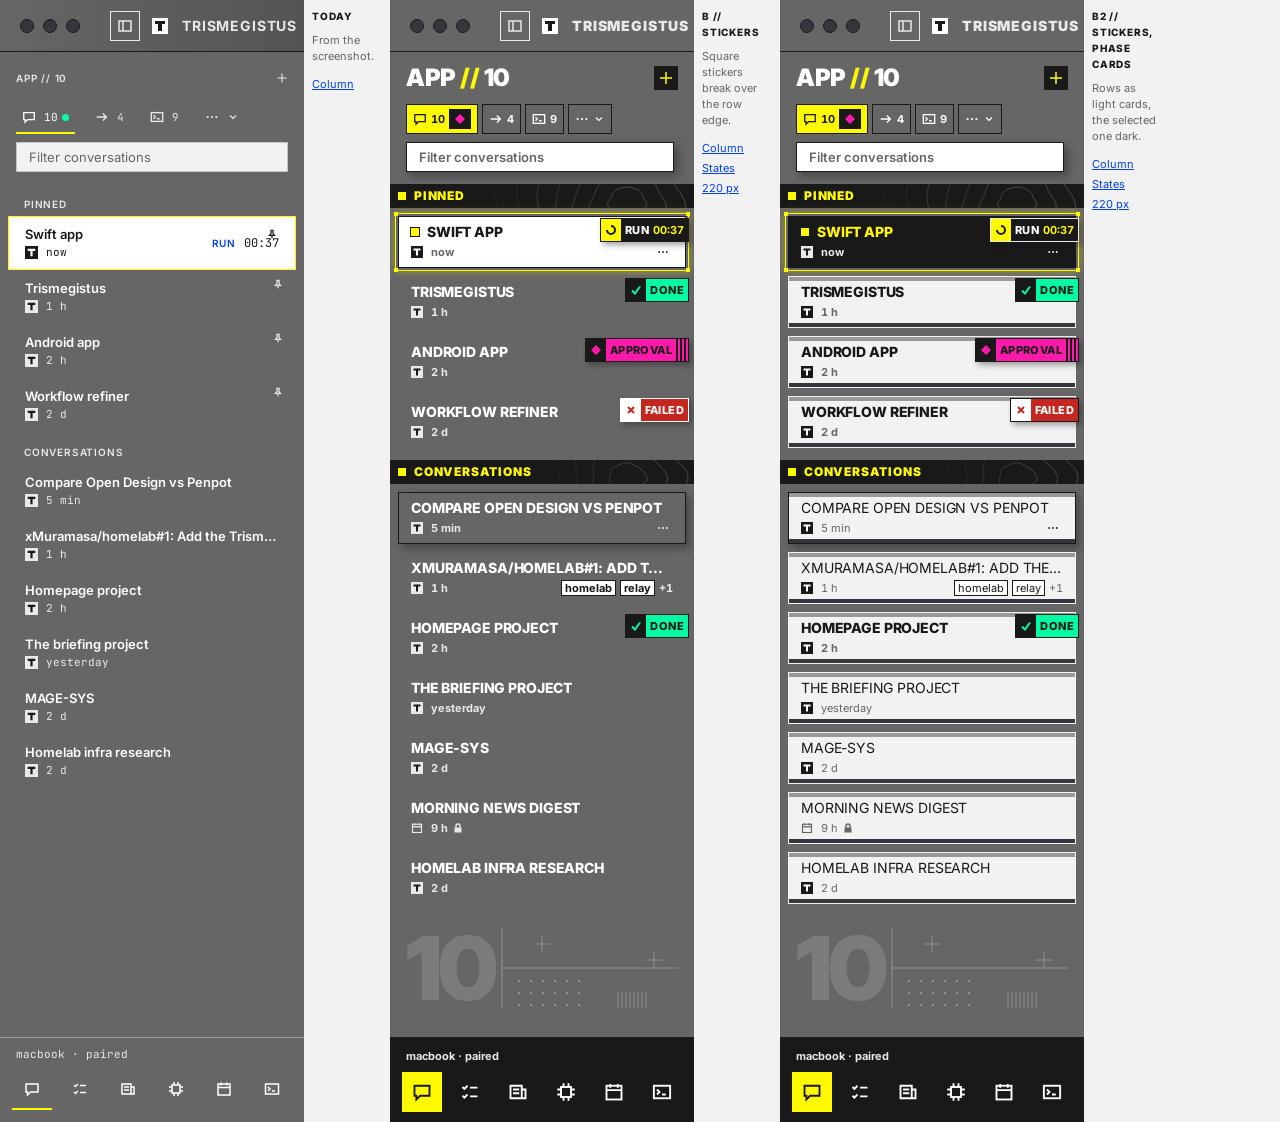
==== design/opendesign/12-sidebar-b2/index.html @ 23526f81 "Design: the B2 sidebar (OpenDesign prototype, renders, Martin's reference); Inter 4.1 ExtraBold and " ====
<!doctype html>
<html lang="en">
<head>
<meta charset="utf-8">
<meta name="viewport" content="width=device-width, initial-scale=1">
<title>Trismegistus: sidebar row lab</title>
<link rel="preconnect" href="https://fonts.googleapis.com">
<link rel="preconnect" href="https://fonts.gstatic.com" crossorigin>
<link href="https://fonts.googleapis.com/css2?family=Inter:wght@400;600;700;800;900&family=JetBrains+Mono:wght@400;700&display=swap" rel="stylesheet">
<style>
/* OD-LAYOUT-PRIMITIVES v1 — structure only: display, flex/grid, overflow, wrapping, ratio, geometry.
   Put this @layer first; product CSS outside the layer wins ordinary layout rules.
   Native hidden and closed-dialog states take precedence over component display rules. */
@layer od-layout {
  [hidden]:not([hidden="until-found" i]) { display: none !important; }
  dialog:not([open]) { display: none !important; }

  :where(.od-stack,.od-row,.od-row-top,.od-cluster,.od-grid,.od-field,.od-stat,.od-cell,.od-tile) > :where(*) { min-width: 0; }

  .od-row     { display: flex; align-items: center; gap: var(--od-gap, 8px); }
  .od-fill    { flex: 1 1 0; min-width: 0; }
  .od-fixed   { flex: none; }

  /* functional inline SVG icons opt into bounded geometry; content SVGs keep their own */
  .od-icon { display: inline-block; inline-size: var(--od-icon-size, 1em); block-size: var(--od-icon-size, 1em); flex: none; }

  /* data text only — authored copy is rewritten to its budget instead */
  .od-truncate { display: block; max-width: 100%; overflow: hidden; white-space: nowrap; text-overflow: ellipsis; }
  .od-nowrap  { white-space: nowrap; }
}
:root [hidden]:where(:not([hidden="until-found" i])) { display: none; }
/* /OD-LAYOUT-PRIMITIVES v1 */

:root {
  /* tokens from the brief: nothing outside this list */
  --paper:#F2F2F2; --raised:#FFFFFF; --sunken:#E5E5E5; --rule:#D9D9D9; --ink:#191919;
  --dark-panel:#35373C; --secondary:#666666; --muted:#999999; --yellow:#FFFA00; --blue:#0040E8;
  --green:#00FFA2; --magenta:#FF1AAC; --red:#E5332A; --terminal-green:#00875A; --terminal-red:#C4271F;
  --on-steel:#E9E9E9; --accent-cyan:#1FE5E0;
  --sidebar:var(--secondary);
  --ui:"Inter",-apple-system,BlinkMacSystemFont,"Helvetica Neue",sans-serif;
  --mono:"JetBrains Mono",ui-monospace,SFMono-Regular,Menlo,monospace;
  --row:52px; --row-gap:2px;
}
* { box-sizing:border-box; }
html, body { margin:0; background:var(--paper); color:var(--ink); }
body { font:400 13px/16px var(--ui); -webkit-font-smoothing:antialiased; }
button, input { font:inherit; color:inherit; }

/* type roles */
.t-label { font:600 10px/16px var(--ui); letter-spacing:.8px; text-transform:uppercase; }
.t-mono { font:400 12px/16px var(--mono); }
.t-monos { font:400 11px/16px var(--mono); }
.t-caption { font:400 11px/16px var(--ui); }

/* routes */
#app[data-view="all"] { display:grid; grid-template-columns:repeat(3,304px 86px); width:1170px; height:1122px; overflow:hidden; }
.gutter { padding:8px; display:grid; gap:4px; align-content:start; }
.gutter strong { display:block; margin-bottom:4px; }
.gutter p { margin:0 0 8px; color:var(--secondary); }
.gutter a { display:block; color:var(--blue); text-decoration:underline; }
.gutter a:focus-visible { outline:1px solid var(--ink); outline-offset:1px; }

/* column shell */
.col { display:flex; flex-direction:column; width:304px; height:1122px; background:var(--sidebar); color:#fff; overflow:hidden; position:relative; }
.col.narrow { width:220px; }
.bar { flex:none; height:52px; border-bottom:1px solid var(--ink); position:relative; }
.col.today .bar { background:linear-gradient(90deg,#666666,#535456); }
.light { position:absolute; top:19px; width:14px; height:14px; border-radius:50%; background:var(--dark-panel); border:1px solid var(--ink); }
.toggle { position:absolute; left:110px; top:11px; width:30px; height:30px; border:1px solid var(--on-steel); display:grid; place-items:center; color:var(--on-steel); --od-icon-size:16px; }
.logo { position:absolute; left:152px; top:18px; --od-icon-size:16px; }
.word { position:absolute; left:182px; top:17px; font:700 14px/18px var(--ui); letter-spacing:.06em; color:var(--on-steel); }
.narrow .word { display:none; }

.head { flex:none; height:52px; padding:0 16px; display:flex; align-items:center; justify-content:space-between; color:var(--on-steel); }
.head .od-icon { --od-icon-size:12px; }
.tabs { flex:none; height:30px; margin:0 16px; display:flex; gap:12px; color:var(--on-steel); }
.col.today .tabs { gap:14px; }
.tab { display:flex; align-items:center; gap:8px; padding:0 4px 2px; border-bottom:2px solid transparent; --od-icon-size:14px; }
.col.today .tab { padding-inline:6px; }
.tab.on { border-bottom-color:var(--yellow); color:#fff; }
.tab .od-icon.chev { --od-icon-size:12px; }
.slot { display:flex; margin-left:-4px; }
.tab-dot { width:7px; height:7px; border-radius:50%; background:var(--green); flex:none; }
.filter { flex:none; display:block; margin:8px 16px 0; height:30px; width:calc(100% - 32px); padding:0 12px; background:var(--paper); border:1px solid var(--rule); color:var(--ink); border-radius:0; appearance:none; font:400 13px/16px var(--ui); }
.col.today .filter { border-color:#C8C8C0; }
.filter::placeholder { color:var(--secondary); opacity:1; }
.filter:focus-visible { outline:1px solid var(--yellow); outline-offset:0; }
.list { flex:1 1 0; min-height:0; overflow-y:auto; scrollbar-width:none; padding-top:12px; }
.list::-webkit-scrollbar { display:none; }
.sec { height:32px; padding:12px 24px 4px; color:var(--on-steel); }
.empty { margin:0; padding:8px 24px; color:var(--on-steel); }
.foot { flex:none; height:85px; border-top:1px solid var(--muted); padding:8px 12px 0; }
.foot .who { padding:0 4px; color:var(--on-steel); height:16px; }
.icons { display:flex; justify-content:space-between; margin-top:8px; color:#fff; }
.icons .i { width:40px; height:40px; display:grid; place-items:center; border-bottom:2px solid transparent; --od-icon-size:16px; }
.narrow .icons .i { width:32px; }
.icons .i.on { border-bottom-color:var(--yellow); }

/* TODAY reproduction: measured from the screenshot, not on the proposal spacing scale */
.trow { position:relative; height:54px; margin:0 8px; padding:10px 17px 0; }
.trow.sel { background:var(--raised); border:1px solid var(--yellow); padding:9px 16px 0; color:var(--ink); }
.trow .tl { font:600 13px/16px var(--ui); }
.trow .tm { display:flex; align-items:center; gap:8px; margin-top:2px; height:16px; color:var(--on-steel); --src-bg:var(--on-steel); --src-fg:var(--ink); }
.trow.sel .tm { color:var(--ink); --src-bg:var(--ink); --src-fg:#fff; }
.trow .pin { position:absolute; right:13px; top:9px; color:var(--on-steel); --od-icon-size:10px; }
.trow.sel .pin { right:18px; top:12px; color:var(--ink); }
.trun { position:absolute; right:16px; top:50%; transform:translateY(-50%); display:flex; gap:8px; }
.trun .t-label { color:var(--blue); }

/* row: three grounds. Every mark colour is resolved here so a glyph never decides its own ground */
.col, .key, .row {
  --t:#FFFFFF; --m:var(--on-steel); --g:var(--sidebar); --hl:var(--on-steel);
  --src-bg:var(--on-steel); --src-fg:var(--ink);
  --run:var(--accent-cyan); --done:var(--green);
  --approval:var(--magenta); --approval-edge:#FFFFFF;
  --fail:var(--red); --fail-edge:#FFFFFF; --fail-chip-edge:#FFFFFF;
}
.row {
  height:var(--row); margin:0 8px var(--row-gap); border:1px solid transparent; color:var(--t); cursor:pointer;
}
.row.g-card, .row.g-pop {
  --t:var(--ink); --m:var(--secondary); --g:var(--raised);
  --src-bg:var(--ink); --src-fg:#FFFFFF;
  --run:var(--blue); --done:var(--terminal-green);
  --approval-edge:var(--ink);
  --fail:var(--terminal-red); --fail-edge:transparent; --fail-chip-edge:transparent;
  background:var(--raised);
}
.row.g-card { border-color:var(--yellow); }
.row.g-pop { --hl:var(--rule); margin:0 0 var(--row-gap); }
.row.g-pop.is-sel { border-color:var(--ink); }
.row.is-hover:not(.g-card):not(.is-sel) { border-color:var(--hl); }
@media (hover:hover) { .row:hover:not(.g-card):not(.is-sel) { border-color:var(--hl); } }
.row.spec { cursor:default; }
.row:has(.open:focus-visible), .row:has(.more:focus-visible) { outline:1px solid var(--t); outline-offset:-3px; }

.body { display:grid; gap:4px; min-width:0; }
.l1, .l2 { display:flex; align-items:center; height:16px; min-width:0; gap:8px; }
.ttl { flex:1 1 0; min-width:0; font:600 13px/16px var(--ui); }
.open { all:unset; display:block; flex:1 1 0; min-width:0; overflow:hidden; white-space:nowrap; text-overflow:ellipsis; font:600 13px/16px var(--ui); cursor:pointer; color:var(--t); }
.rename { flex:1 1 0; min-width:0; height:16px; padding:0; border:0; outline:1px solid var(--ink); background:var(--raised); color:var(--ink); font:600 13px/16px var(--ui); }
.meta { flex:1 1 0; min-width:0; display:flex; align-items:center; gap:4px; color:var(--m); white-space:nowrap; overflow:hidden; }
.meta .src { margin-right:4px; --od-icon-size:12px; color:var(--m); }
.meta .glyph { --od-icon-size:12px; }
.tags { flex:none; display:flex; align-items:center; gap:4px; color:var(--m); }
.tag { padding:0 4px; height:16px; background:var(--sunken); color:var(--ink); }
.more { display:none; flex:none; width:20px; height:16px; padding:0; border:0; background:none; color:var(--t); place-items:center; cursor:pointer; --od-icon-size:12px; }
.row.is-hover .more, .row.is-sel .more, .row:focus-within .more { display:inline-grid; }
@media (hover:hover) {
  .row:hover .more { display:inline-grid; }
  button.more:hover { background:var(--t); color:var(--g); }
}
.mark { --od-icon-size:12px; }
.spin { animation:spin 1600ms linear infinite; transform-origin:6px 6px; }
@keyframes spin { to { transform:rotate(360deg); } }
@media (prefers-reduced-motion:reduce) { .spin { animation:none; } }

/* B: right column */
.vb .row { display:block; padding:7px 15px; }
.chip { flex:none; display:inline-flex; align-items:center; gap:4px; height:16px; padding:0 4px; --od-icon-size:10px; }
.chip .mark { --od-icon-size:10px; }
.chip-approval { background:var(--magenta); color:var(--ink); outline:1px solid var(--approval-edge); outline-offset:-1px; --approval:var(--ink); }
.chip-approval .mark path { stroke:none; }
.chip-running { background:var(--ink); color:#FFFFFF; --run:var(--yellow); }
.chip-running .t-monos { color:var(--yellow); }
.chip-failed { background:var(--terminal-red); color:#FFFFFF; outline:1px solid var(--fail-chip-edge); outline-offset:-1px; --fail:#FFFFFF; --fail-edge:transparent; }
.chip-done { outline:1px solid var(--t); outline-offset:-1px; color:var(--t); --done:var(--t); }

/* menu */
#menu { position:fixed; z-index:10; width:204px; background:var(--raised); color:var(--ink); border:1px solid var(--ink); padding:4px; display:grid; }
#menu button { display:flex; justify-content:space-between; align-items:center; width:100%; height:24px; padding:0 8px; border:0; background:none; color:var(--ink); text-align:left; cursor:pointer; --od-icon-size:12px; }
#menu button:hover, #menu button:focus-visible { background:var(--ink); color:#FFFFFF; outline:none; }
#menu hr { border:0; border-top:1px solid var(--rule); margin:4px 0; width:100%; }
#menu p { margin:0; padding:4px 8px 8px; }
#menu .danger { color:var(--terminal-red); }
#menu .danger:hover, #menu .danger:focus-visible { background:var(--terminal-red); color:#FFFFFF; }

/* states strip */
.strip { width:1064px; max-height:1122px; padding:16px; display:grid; grid-template-columns:104px repeat(3,304px); column-gap:8px; align-content:start; }
.strip h1 { grid-column:1/-1; margin:0 0 12px; font:600 13px/16px var(--ui); }
.strip .ch { color:var(--secondary); height:20px; }
.strip .lab { height:calc(var(--row) + var(--row-gap)); display:grid; align-content:center; color:var(--ink); }
.strip .lab small { font:400 11px/16px var(--ui); color:var(--secondary); text-transform:none; letter-spacing:0; }
.strip .cell { height:calc(var(--row) + var(--row-gap)); background:var(--sidebar); }
.strip .cell.pop { background:var(--raised); padding:0 8px; }
.key-h { grid-column:1/-1; height:12px; }
.key { height:40px; display:flex; align-items:center; justify-content:space-between; padding:0 16px; background:var(--sidebar); color:#FFFFFF; margin-bottom:2px; }
.key.white { background:var(--raised); color:var(--ink); border:1px solid var(--rule); }
.mono-set { --run:currentColor; --done:currentColor; --approval:currentColor; --approval-edge:transparent; --fail:currentColor; --fail-edge:transparent; }
.mock { display:flex; align-items:center; gap:4px; color:var(--on-steel); --od-icon-size:12px; }
.note { grid-column:2/-1; margin:8px 0 0; color:var(--secondary); max-width:75ch; }

/* neo-brutalist layer: A, B and C only. TODAY never takes the .nb class, so it stays a plain reference */
.nb { --outline:#C8C8C0; --row-gap:8px; --edge:1px solid var(--ink); --block:4px 4px 8px;
  --shade-ink:rgb(25 25 25 / .4); --shade-yellow:rgb(255 250 0 / .4); --shade-cyan:rgb(31 229 224 / .4); }
.st-approval { --flood:var(--magenta); --on:var(--ink); }
.st-running { --flood:var(--ink); --on:var(--yellow); }
.st-failed { --flood:var(--terminal-red); --on:#FFFFFF; }
.st-done { --flood:var(--green); --on:var(--ink); }
.flooded { background:var(--flood); color:var(--on);
  --approval:var(--on); --approval-edge:transparent; --run:var(--on); --fail:var(--on); --fail-edge:transparent; --done:var(--on); }

.nb .t-label { font-weight:800; }
.nb .t-monos, .nb .t-mono { font-weight:700; }
/* no monospace in the proposals: data text is Inter, with tabular figures so the ticking timer holds its width. TODAY keeps JetBrains Mono */
.nb { --mono:var(--ui); }
.nb .t-monos, .nb .t-mono, #menu .t-monos { font-family:var(--ui); font-variant-numeric:tabular-nums; }
.nb .word { font-weight:900; }
.nb .head .app { font:900 24px/28px var(--ui); letter-spacing:-.02em; color:#FFFFFF; }
.nb .head .app i { font-style:normal; color:var(--yellow); }
.nb .head > .od-icon { --od-icon-size:24px; padding:4px; background:var(--ink); color:var(--yellow); }
.nb .tabs { gap:4px; }
.nb .tab { gap:4px; padding:0 6px; border:var(--edge); color:#FFFFFF; }
.nb .tab.on { background:var(--yellow); color:var(--ink); }
.nb .slot { margin-left:0; }
.narrow.nb .tabs { gap:0; }
.narrow.nb .tab { padding:0 4px; }
.narrow.nb .tab .chev { display:none; }
.nb .filter { margin:8px 20px 0 16px; width:calc(100% - 36px); border:var(--edge); background:var(--raised); box-shadow:var(--block) var(--shade-ink); font-weight:600; }
.nb .filter:focus-visible { outline:none; box-shadow:var(--block) var(--shade-yellow); }
.nb .sec { display:flex; align-items:center; gap:8px; height:24px; padding:0 0 0 8px; margin:0 0 8px; overflow:hidden; white-space:nowrap; background:var(--ink); color:var(--yellow); font:900 12px/16px var(--ui); letter-spacing:.8px; }
.nb .sec::before { content:""; flex:none; width:8px; height:8px; background:var(--yellow); }
.contour { flex:1 1 0; min-width:0; height:24px; display:flex; justify-content:flex-end; overflow:hidden;
  -webkit-mask-image:linear-gradient(90deg,transparent,#000 70%); mask-image:linear-gradient(90deg,transparent,#000 70%); }
.contour svg { display:block; flex:none; width:304px; height:24px; }
.contour path { fill:none; stroke:var(--outline); stroke-width:.5; opacity:.55; }
.contour path:nth-child(5n) { opacity:.9; }
.nb .row + .sec { margin-top:12px; }
.nb .foot { background:var(--ink); border-top:3px solid var(--ink); }
.nb .foot .who { color:var(--on-steel); }
.nb .icons .i { border-bottom:0; --od-icon-size:20px; }
.nb .icons .i.on { background:var(--yellow); color:var(--ink); }

.nb .row { --hl:var(--ink); position:relative; }
.nb .row.g-card, .nb .row.g-pop { --fail-chip-edge:var(--ink); }
.nb .row.g-card { border-color:var(--ink); }
.nb .row.g-card::before { content:""; position:absolute; inset:-4px; border:1px solid var(--yellow); box-shadow:0 0 8px var(--shade-yellow); pointer-events:none; }
.nb .row.g-card::after { content:""; position:absolute; inset:-5px; pointer-events:none;
  background:linear-gradient(var(--yellow) 0 0) 0 0/4px 4px no-repeat, linear-gradient(var(--yellow) 0 0) 100% 0/4px 4px no-repeat,
    linear-gradient(var(--yellow) 0 0) 0 100%/4px 4px no-repeat, linear-gradient(var(--yellow) 0 0) 100% 100%/4px 4px no-repeat; }
.nb .row.is-sel .l1::before { content:""; flex:none; width:8px; height:8px; background:var(--yellow); outline:1px solid var(--ink); }
.nb .row.g-pop.is-sel { box-shadow:var(--block) var(--shade-ink); }
.nb .row.is-hover:not(.g-card):not(.is-sel) { box-shadow:var(--block) var(--shade-ink); }
@media (hover:hover) { .nb .row:hover:not(.g-card):not(.is-sel) { box-shadow:var(--block) var(--shade-ink); } }
.nb .row:has(.open:focus-visible), .nb .row:has(.more:focus-visible) { outline:1px solid var(--t); outline-offset:-4px; }
.nb .ttl, .nb .open { font:800 14px/16px var(--ui); letter-spacing:-.01em; text-transform:uppercase; }
.nb .tag { background:var(--raised); color:var(--ink); outline:1px solid var(--ink); outline-offset:-1px; }
.nb .tags { gap:4px; }

/* B: stickers sit square and break over the row's top-right corner */
.nb .chip { position:relative; z-index:1; height:24px; padding:0; gap:0; border:var(--edge); outline:none; margin:-4px -16px 0 0; box-shadow:3px 3px 6px var(--shade-ink); }
.chip-in { display:flex; align-items:center; gap:4px; height:100%; padding:0 4px; background:var(--flood); color:var(--on); }
.nb .chip .mark { --od-icon-size:12px; }
.nb .chip .t-label { font:800 11px/16px var(--ui); letter-spacing:.4px; }
.chip-cell { flex:none; display:grid; place-items:center; width:20px; height:100%; }
.chip-approval .chip-cell { background:var(--ink); --approval:var(--magenta); }
.chip-running .chip-cell { background:var(--yellow); --run:var(--ink); }
.chip-failed .chip-cell { background:#FFFFFF; --fail:var(--terminal-red); }
.chip-done .chip-cell { background:var(--ink); --done:var(--green); }
.chip-running .chip-in { color:#FFFFFF; }
.nb .chip-failed { border-color:var(--fail-chip-edge); }
.nb .chip-done { box-shadow:none; }
.nb .chip-approval { padding-right:12px; background:repeating-linear-gradient(90deg,var(--magenta) 0 2px,var(--ink) 2px 4px); }
.vb .row { padding:7px 12px; }
.tab .chip, .mock .chip { margin:0; height:20px; padding:0; box-shadow:none; }

/* technical field under the list: decorative, fills the empty end of the column */
.field { position:relative; height:96px; margin:16px 16px 0; overflow:hidden; color:var(--on-steel); pointer-events:none; }
.field .big { display:block; font:900 88px/96px var(--ui); letter-spacing:-.04em; opacity:.16; }
.field svg { position:absolute; top:0; right:0; width:272px; height:96px; opacity:.32; }

/* B2: card colours from the reference. Idle rows are light cards with a grey head band and a dark foot bar; selected is the dark card */
.cards .row.g-grey { --t:var(--ink); --m:var(--secondary); --g:var(--paper); --src-bg:var(--ink); --src-fg:#FFFFFF; --fail-chip-edge:var(--ink); background:var(--paper); }
.cards .row.g-grey::before, .cards .row.g-grey::after { content:""; position:absolute; left:0; right:0; height:4px; pointer-events:none; }
.cards .row.g-grey::before { top:0; background:var(--muted); }
.cards .row.g-grey::after { bottom:0; background:var(--dark-panel); }
.cards .row.g-card { --t:#FFFFFF; --m:var(--on-steel); --g:var(--ink); --src-bg:var(--on-steel); --src-fg:var(--ink); background:var(--ink); }
/* bold is for titles and active things: quiet rows drop to regular, any state or selection keeps the weight */
.cards .row:not(.is-sel):not([class*="st-"]) .open, .cards .row:not(.is-sel):not([class*="st-"]) .ttl,
.cards .row:not(.is-sel):not([class*="st-"]) .t-monos { font-weight:400; }
.cards .row.g-card .open, .cards .row.g-card .ttl { color:var(--yellow); }
.cards .row.g-card .chip { border-color:var(--on-steel); }

.nb.strip h1 { font:900 24px/28px var(--ui); letter-spacing:-.02em; text-transform:uppercase; }
.nb .key.white { border:var(--edge); }
.gutter strong { font-weight:800; }
</style>
</head>
<body>
<main id="app"></main>
<div id="menu" role="menu" hidden></div>

<script>
const VARIANTS = {
  b: { name:'Stickers', line:'Square stickers break over the row edge.' },
  b2: { name:'Stickers, phase cards', line:'Rows as light cards, the selected one dark.' },
};
const RANK = ['approval','running','failed','done'];
const WORD = { approval:'Approval', running:'Run', failed:'Failed', done:'Done' };
const SPOKEN = { approval:'approval waiting', running:'running', failed:'failed, unseen', done:'done, unseen' };

const SEED = () => [
  { id:'swift',   title:'Swift app',            src:'T', age:'now',  pinned:true, state:'running', base:36 },
  { id:'trism',   title:'Trismegistus',         src:'T', age:'1 h',  pinned:true, state:'done' },
  { id:'android', title:'Android app',          src:'T', age:'2 h',  pinned:true, state:'approval' },
  { id:'wflow',   title:'Workflow refiner',     src:'T', age:'2 d',  pinned:true, state:'failed' },
  { id:'compare', title:'Compare Open Design vs Penpot', src:'T', age:'5 min' },
  { id:'xmur',    title:'xMuramasa/homelab#1: Add the Trismegistus relay', src:'T', age:'1 h', tags:['homelab','relay','mac'] },
  { id:'home',    title:'Homepage project',     src:'T', age:'2 h',  state:'done' },
  { id:'brief',   title:'The briefing project', src:'T', age:'yesterday' },
  { id:'mage',    title:'MAGE-SYS',             src:'T', age:'2 d' },
  { id:'digest',  title:'Morning news digest',  src:'cron', age:'9 h', ro:true },
  { id:'infra',   title:'Homelab infra research', src:'T', age:'2 d' },
];
const TODAY_ROWS = [
  ['PINNED'],
  ['Swift app','now',true,true],['Trismegistus','1 h',true],['Android app','2 h',true],['Workflow refiner','2 d',true],
  ['CONVERSATIONS'],
  ['Compare Open Design vs Penpot','5 min'],['xMuramasa/homelab#1: Add the Trismegistus relay','1 h'],['Homepage project','2 h'],
  ['The briefing project','yesterday'],['MAGE-SYS','2 d'],['Homelab infra research','2 d'],
];
const TAG_POOL = ['homelab','relay','mac','ops','briefing'];
const SPEC_BASE = { title:'Homepage project', src:'T', age:'2 h' };
const SPEC = [
  ['idle',{}],
  ['hovered',{},{hover:true}],
  ['selected',{},{sel:true}],
  ['running',{state:'running',base:36}],
  ['approval',{state:'approval'}],
  ['failed-unseen',{state:'failed'}],
  ['done-unseen',{state:'done'}],
  ['pinned',{pinned:true},{},'No glyph: the PINNED head says it'],
  ['read-only',{src:'cron',ro:true}],
  ['tagged',{tags:['homelab','relay','mac']}],
];

const models = {};
const model = v => models[v] || (models[v] = { rows:SEED(), selected:'swift', count:10, filter:'', hoverId:'compare' });

/* glyphs */
const svg = (vb, body, attrs='') => `<svg class="od-icon" viewBox="0 0 ${vb} ${vb}" fill="none" stroke="currentColor" stroke-width="1.5" aria-hidden="true" ${attrs}>${body}</svg>`;
const ICON = {
  chat: svg(16,'<path d="M2 3h12v8H6.5L3.5 14v-3H2z"/>'),
  arrow: svg(16,'<path d="M2 8h11M9 4l4 4-4 4"/>'),
  term: svg(16,'<rect x="1.5" y="3" width="13" height="10"/><path d="M4 6l2 2-2 2M8 10h3"/>'),
  chev: svg(16,'<path d="M4 6l4 4 4-4"/>').replace('od-icon','od-icon chev'),
  panel: svg(16,'<rect x="2" y="3" width="12" height="10"/><path d="M6 3v10"/>'),
  plus: svg(16,'<path d="M8 2v12M2 8h12"/>'),
  list: svg(16,'<path d="M2 4l1.5 1.5L6 3M2 11l1.5 1.5L6 10M8 4.500h6M8 11.500h6"/>'),
  news: svg(16,'<path d="M2 3h9v10H2zM11 6h3v7h-3M4 6h5M4 9h5"/>'),
  chip: svg(16,'<rect x="4" y="4" width="8" height="8"/><path d="M6 1v3M10 1v3M6 12v3M10 12v3M1 6h3M1 10h3M12 6h3M12 10h3"/>'),
  cal: svg(16,'<rect x="2" y="3" width="12" height="11"/><path d="M2 6.500h12M5 1.500v3M11 1.500v3"/>'),
  plane: svg(12,'<path d="M1 6l10-4.500L8.500 10.500 5.500 8 4 10V7.500z" fill="currentColor" stroke="none"/>'),
  lock: svg(12,'<rect x="2.500" y="5.500" width="7" height="5" fill="currentColor" stroke="none"/><path d="M4 5.500V4a2 2 0 0 1 4 0v1.500"/>'),
  pin: svg(12,'<path d="M4 1.500h4M4.800 1.500v4L3 7.500h6L7.200 5.500v-4M6 7.500V11"/>'),
  dots: svg(16,'<g fill="currentColor" stroke="none"><circle cx="3" cy="8" r="1.200"/><circle cx="8" cy="8" r="1.200"/><circle cx="13" cy="8" r="1.200"/></g>'),
  srcT: `<svg class="od-icon" viewBox="0 0 12 12" aria-hidden="true"><rect width="12" height="12" fill="var(--src-bg)"/><path d="M2.500 2.500h7v2H7v5H5v-5H2.500z" fill="var(--src-fg)"/></svg>`,
  logo: `<svg class="od-icon" viewBox="0 0 16 16" aria-hidden="true"><rect width="16" height="16" fill="#FFFFFF"/><path d="M3 3h10v3H10v7H6V6H3z" fill="#191919"/></svg>`,
};
const SRC = { T:ICON.srcT, cron:ICON.cal, telegram:ICON.plane, terminal:ICON.term };

/* the four state shapes: diamond, ring, cross, check */
const SHAPE = {
  approval:`<path d="M6 1l5 5-5 5-5-5z" fill="var(--approval)" stroke="var(--approval-edge)" stroke-width="1"/>`,
  running:`<path class="spin" d="M6 2a4 4 0 1 1-4 4" fill="none" stroke="var(--run)" stroke-width="2"/>`,
  failed:`<path d="M3 3l6 6M9 3l-6 6" fill="none" stroke="var(--fail-edge)" stroke-width="4"/><path d="M3 3l6 6M9 3l-6 6" fill="none" stroke="var(--fail)" stroke-width="2"/>`,
  done:`<path d="M2 6.500l3 3 5-7" fill="none" stroke="var(--done)" stroke-width="2"/>`,
};
const mark = s => `<svg class="od-icon mark" viewBox="0 0 12 12" role="img" aria-label="${SPOKEN[s]}">${SHAPE[s]}</svg>`;

/* helpers */
const esc = s => String(s).replace(/[&<>"']/g, c => ({'&':'&amp;','<':'&lt;','>':'&gt;','"':'&quot;',"'":'&#39;'}[c]));
let tick = 0;
const fmt = n => `${String(Math.floor(n/60)).padStart(2,'0')}:${String(n%60).padStart(2,'0')}`;
const timer = (it, cls='t-monos') => `<span class="${cls} od-nowrap" data-run="${it.base||0}">${fmt((it.base||0)+tick)}</span>`;
const strongest = rows => RANK.find(s => rows.some(r => r.state === s)) || null;

function tagsHTML(it, o) {
  const tags = it.tags || [];
  if (!tags.length) return '';
  const max = o.narrow ? 1 : 2;
  const shown = tags.slice(0, max).map(t => `<span class="tag t-monos">${esc(t)}</span>`).join('');
  const rest = tags.length - max;
  return `<span class="tags">${shown}${rest > 0 ? `<span class="t-monos">+${rest}</span>` : ''}</span>`;
}
function metaHTML(it, o) {
  const src = `<span class="src od-row">${SRC[it.src]}</span>`;
  const age = `<span class="t-monos">${esc(it.age)}</span>`;
  const lock = it.ro ? `<span class="glyph od-row" title="Read-only">${ICON.lock}</span>` : '';
  const pin = o.showPin && it.pinned ? `<span class="glyph od-row" title="Pinned">${ICON.pin}</span>` : '';
  return `<span class="meta">${src}${age}${lock}${pin}</span>`;
}
function chipHTML(it, o) {
  const s = it.state;
  if (!s) return '';
  const label = o.narrow ? '' : `<span class="t-label">${WORD[s]}</span>`;
  const time = s === 'running' ? timer(it) : '';
  return `<span class="chip chip-${s} flooded st-${s}"><span class="chip-cell">${mark(s)}</span>${label || time ? `<span class="chip-in">${label}${time}</span>` : ''}</span>`;
}

function rowHTML(it, o) {
  const cls = ['row', `g-${o.ground}`];
  if (o.sel) cls.push('is-sel');
  if (o.hover) cls.push('is-hover');
  if (o.spec) cls.push('spec');
  if (it.state) cls.push('st-' + it.state);
  const spoken = [it.title, it.state && SPOKEN[it.state], it.age, it.ro && 'read-only', it.pinned && 'pinned'].filter(Boolean).join(', ');
  const title = o.spec ? `<span class="ttl od-truncate">${esc(it.title)}</span>`
    : o.renaming ? `<input class="rename" value="${esc(it.title)}" aria-label="Rename conversation">`
    : `<button class="open" type="button" ${o.sel ? 'aria-current="true"' : ''} aria-label="${esc(spoken)}">${esc(it.title)}</button>`;
  const more = o.spec ? `<span class="more">${ICON.dots}</span>`
    : `<button class="more" type="button" aria-label="More actions for ${esc(it.title)}" aria-haspopup="menu">${ICON.dots}</button>`;
  const meta = metaHTML(it, o), tags = tagsHTML(it, o);
  const inner = `<div class="body"><div class="l1">${title}${chipHTML(it, o)}</div><div class="l2">${meta}${tags}${more}</div></div>`;
  return `<div class="${cls.join(' ')}" data-id="${it.id || ''}">${inner}</div>`;
}

function badgeHTML(s) {
  return s ? `<span class="tab-badge chip chip-${s} flooded st-${s}"><span class="chip-cell">${mark(s)}</span></span>` : '';
}

function listHTML(v, narrow) {
  const m = model(v), q = m.filter.trim().toLowerCase();
  const hit = r => !q || r.title.toLowerCase().includes(q) || (r.tags||[]).some(t => t.includes(q));
  const rows = m.rows.filter(hit);
  const one = r => rowHTML(r, { ground: r.id === m.selected ? 'card' : 'grey', sel: r.id === m.selected,
    hover: r.id === m.hoverId || (menu && menu.v === v && menu.id === r.id), narrow, renaming: renaming && renaming.v === v && renaming.id === r.id });
  const pinned = rows.filter(r => r.pinned), rest = rows.filter(r => !r.pinned);
  if (!rows.length) return `<p class="empty">No conversation matches “${esc(m.filter)}”. Clear the filter to see all.</p>`;
  return (pinned.length ? `<div class="sec t-label"><span>Pinned</span>${contour(0)}</div>${pinned.map(one).join('')}` : '')
       + (rest.length ? `<div class="sec t-label"><span>Conversations</span>${contour(1)}</div>${rest.map(one).join('')}` : '') + fieldHTML(m.count);
}

/* crosshairs, dot grid and straight hatch, drawn once */
const FIELD_ART = (() => {
  const cross = (x, y) => `<path d="M${x - 8} ${y}h16M${x} ${y - 8}v16"/>`;
  let dots = '', hatch = '';
  for (let c = 0; c < 6; c++) for (let r = 0; r < 3; r++) dots += `<rect x="${112 + c * 12}" y="${60 + r * 12}" width="2" height="2" fill="currentColor" stroke="none"/>`;
  for (let i = 0; i < 8; i++) hatch += `<path d="M${212 + i * 4} 72v16"/>`;
  return `<svg viewBox="0 0 272 96" aria-hidden="true" fill="none" stroke="currentColor" stroke-width="1">${cross(136, 24)}${cross(248, 40)}<path d="M96 8v80M96 48h176"/>${dots}${hatch}</svg>`;
})();
const fieldHTML = n => `<div class="field" aria-hidden="true"><span class="big">${n}</span>${FIELD_ART}</div>`;

/* Endfield contour field: 18 closed curves around (78%, 72%), wobbled by three small sines, x stretched by 1.35,
   181 points each. The radius step uses the strip's width because its 24 px height would collapse the field. */
const contours = {};
function contour(seed) {
  if (contours[seed]) return contours[seed];
  const w = 304, h = 24, cx = w * .78, cy = h * .72, step = w * .045;
  const paths = Array.from({ length:18 }, (_, i) => {
    const r0 = (i + 1) * step, pts = [];
    for (let p = 0; p <= 180; p++) {
      const t = p / 180 * Math.PI * 2;
      const r = r0 * (1 + .05 * Math.sin(3 * t + seed + i * .4) + .03 * Math.sin(5 * t + seed * 2 - i * .3) + .02 * Math.sin(7 * t + i * .7));
      pts.push(`${(cx + 1.35 * r * Math.cos(t)).toFixed(1)} ${(cy + r * Math.sin(t)).toFixed(1)}`);
    }
    return `<path d="M${pts.join('L')}Z"/>`;
  }).join('');
  return contours[seed] = `<span class="contour" aria-hidden="true"><svg viewBox="0 0 ${w} ${h}">${paths}</svg></span>`;
}

function chromeTop() {
  return `<div class="bar">
      <span class="light" style="left:20px"></span><span class="light" style="left:43px"></span><span class="light" style="left:66px"></span>
      <span class="toggle">${ICON.panel}</span><span class="logo">${ICON.logo}</span><span class="word">TRISMEGISTUS</span>
    </div>`;
}
function chromeFoot() {
  const ic = ['chat','list','news','chip','cal','term'];
  return `<div class="foot"><div class="who t-monos">macbook · paired</div>
    <div class="icons">${ic.map((k,i) => `<span class="i ${i?'':'on'}">${ICON[k]}</span>`).join('')}</div></div>`;
}
function tabsHTML(badge) {
  return `<div class="tabs">
    <span class="tab on">${ICON.chat}<span class="t-monos">10</span><span class="slot">${badge}</span></span>
    <span class="tab">${ICON.arrow}<span class="t-monos">4</span></span>
    <span class="tab">${ICON.term}<span class="t-monos">9</span></span>
    <span class="tab">${ICON.dots}${ICON.chev}</span>
  </div>`;
}

function columnHTML(v, narrow) {
  const m = model(v);
  return `<section class="col nb vb ${v==='b2'?'cards':''} ${narrow?'narrow':''}" data-v="${v}" data-narrow="${narrow?1:''}" aria-label="Variant ${v.toUpperCase()}: ${VARIANTS[v].name}">
    ${chromeTop()}
    <div class="head"><span class="t-label app">APP <i>//</i> <span class="n">${m.count}</span></span>${ICON.plus}</div>
    ${tabsHTML(badgeHTML(strongest(m.rows)))}
    <input class="filter" type="search" placeholder="Filter conversations" aria-label="Filter conversations" value="${esc(m.filter)}">
    <div class="list">${listHTML(v, narrow)}</div>
    ${chromeFoot()}
  </section>`;
}
function todayHTML() {
  const rows = TODAY_ROWS.map(r => {
    if (r.length === 1) return `<div class="sec t-label">${r[0]}</div>`;
    const [title, age, pin, run] = r;
    return `<div class="trow ${run?'sel':''}"><div class="tl od-truncate">${esc(title)}</div>
      <div class="tm">${ICON.srcT}<span class="t-monos">${age}</span></div>
      ${pin ? `<span class="pin od-row">${ICON.pin}</span>` : ''}
      ${run ? `<span class="trun"><span class="t-label">RUN</span>${timer({base:36},'t-mono')}</span>` : ''}</div>`;
  }).join('');
  return `<section class="col today" aria-label="Today, reproduced from the screenshot">
    ${chromeTop()}
    <div class="head"><span class="t-label">APP // 10</span>${ICON.plus}</div>
    ${tabsHTML('<span class="tab-dot"></span>')}
    <input class="filter" type="search" placeholder="Filter conversations" aria-label="Filter conversations" readonly>
    <div class="list">${rows}</div>
    ${chromeFoot()}
  </section>`;
}
function stripHTML(v) {
  const rows = SPEC.map(([name, patch, flags={}, note]) => {
    const it = { ...SPEC_BASE, ...patch };
    const grey = rowHTML(it, { spec:true, ground:flags.sel?'card':'grey', sel:flags.sel, hover:flags.hover });
    const card = rowHTML(it, { spec:true, ground:'card', sel:true });
    const pop  = rowHTML(it, { spec:true, ground:'pop', sel:flags.sel, hover:flags.hover, showPin:true });
    return `<div class="lab"><span class="t-label">${name}</span>${note?`<small>${note}</small>`:''}</div>
      <div class="cell">${grey}</div><div class="cell">${card}</div><div class="cell pop">${pop}</div>`;
  }).join('');
  const shapes = RANK.map(s => `<span class="od-row mono-set">${mark(s)}</span>`).join('');
  const tabs = RANK.map(s => `<span class="mock">${ICON.chat}<span class="t-monos">10</span>${badgeHTML(s)}</span>`).join('');
  return `<section class="strip nb vb ${v==='b2'?'cards':''}" aria-label="Variant ${v.toUpperCase()} states">
    <h1>${v.toUpperCase()} // ${VARIANTS[v].name}</h1>
    <span></span><span class="ch t-label">On grey</span><span class="ch t-label">As selected card</span><span class="ch t-label">On white popover</span>
    ${rows}
    <div class="key-h"></div>
    <div class="lab"><span class="t-label">Tab badge</span></div>
    <div class="key">${tabs}</div>
    <div class="key white"><span class="od-row mono-set" style="--od-gap:32px">${RANK.map(s=>mark(s)).join('')}</span><span class="t-label">Menu bar, ink</span></div>
    <div class="key"><span class="od-row mono-set" style="--od-gap:32px">${RANK.map(s=>mark(s)).join('')}</span><span class="t-label">Menu bar, white</span></div>
    <p class="note t-caption">Order is priority: approval, running, failed, done. Failed and done on the selected card are shown as asked, but they can't occur in the app, because opening a conversation clears them.</p>
  </section>`;
}

/* routes */
const root = document.getElementById('app');
function parse() {
  const h = (location.hash || '').replace('#','') || 'all';
  const m = h.match(/^(b2|b)(-states|-narrow)?$/);
  if (h === 'all' || h === 'today') return { view:h };
  if (m) return { view: m[2] ? m[2].slice(1) : 'column', v:m[1] };
  return { view:'all' };
}
function render() {
  closeMenu(false);
  const r = parse();
  root.dataset.view = r.view;
  if (r.view === 'today') root.innerHTML = todayHTML();
  else if (r.view === 'column') root.innerHTML = columnHTML(r.v, false);
  else if (r.view === 'narrow') root.innerHTML = columnHTML(r.v, true);
  else if (r.view === 'states') root.innerHTML = stripHTML(r.v);
  else {
    const gut = (k, name, line) => `<nav class="gutter" aria-label="${name}"><strong class="t-label">${name}</strong>
      ${line ? `<p class="t-caption">${line}</p>` : ''}
      <a class="t-caption" href="#${k}" data-route="${k}">Column</a>
      ${k === 'today' ? '' : `<a class="t-caption" href="#${k}-states" data-route="${k}-states">States</a><a class="t-caption" href="#${k}-narrow" data-route="${k}-narrow">220 px</a>`}</nav>`;
    root.innerHTML = todayHTML() + gut('today','Today','From the screenshot.')
      + Object.keys(VARIANTS).map(k => columnHTML(k,false) + gut(k, `${k.toUpperCase()} // ${VARIANTS[k].name}`, VARIANTS[k].line)).join('');
  }
}
function go(route) {
  try { history.pushState(null, '', '#' + route); render(); }
  catch { render(); }
}

function refresh(v) {
  const col = root.querySelector(`.col[data-v="${v}"]`);
  if (!col) return;
  const m = model(v);
  col.querySelector('.list').innerHTML = listHTML(v, !!col.dataset.narrow);
  col.querySelector('.slot').innerHTML = badgeHTML(strongest(m.rows));
  col.querySelector('.n').textContent = m.count;
}
const rowOf = (v, id) => root.querySelector(`.col[data-v="${v}"] .row[data-id="${id}"]`);
function focusRow(v, id) {
  const el = rowOf(v, id);
  const target = el && el.querySelector('.open');
  if (target) target.focus();
  else { const f = root.querySelector(`.col[data-v="${v}"] .filter`); if (f) f.focus(); }
}

/* opening a conversation clears failed/done; approval and running stay until the agent changes them */
function openRow(v, id) {
  const m = model(v), it = m.rows.find(r => r.id === id);
  if (!it) return;
  m.selected = id;
  if (it.state === 'failed' || it.state === 'done') it.state = null;
  refresh(v);
  focusRow(v, id);
}

/* menu */
let menu = null, renaming = null;
const box = document.getElementById('menu');
function menuHTML() {
  const it = model(menu.v).rows.find(r => r.id === menu.id);
  const item = (act, label, extra='', cls='') => `<button type="button" role="menuitem" class="${cls}" data-act="${act}"><span>${label}</span>${extra}</button>`;
  const next = ICON.chev.replace('<svg','<svg style="transform:rotate(-90deg)"');
  if (menu.page === 'tags') return TAG_POOL.map(t => item('tag:'+t, t, (it.tags||[]).includes(t) ? '<span class="t-monos">on</span>' : '')).join('') + '<hr>' + item('back','Back');
  if (menu.page === 'hand') return item('hand:telegram','Telegram') + item('hand:terminal','Terminal') + '<hr>' + item('back','Back');
  if (menu.page === 'del') return `<p class="t-caption">Delete “${esc(it.title)}”? This can't be undone.</p>` + item('delete','Delete','','danger') + item('back','Cancel');
  return item('pin', it.pinned ? 'Unpin' : 'Pin') + item('rename','Rename') + item('page:tags','Tags',next) + item('page:hand','Hand off',next) + '<hr>' + item('page:del','Delete','','danger');
}
function drawMenu() {
  box.innerHTML = menuHTML();
  box.hidden = false;
  const r = box.getBoundingClientRect();
  box.style.left = Math.max(0, Math.min(menu.x, innerWidth - r.width)) + 'px';
  box.style.top = Math.max(0, Math.min(menu.y, innerHeight - r.height)) + 'px';
  box.querySelector('button').focus();
}
function openMenu(v, id, x, y) {
  closeMenu(false);
  menu = { v, id, x, y, page:'main' };
  const el = rowOf(v, id);
  if (el) el.classList.add('is-hover');
  drawMenu();
}
function closeMenu(refocus = true) {
  if (!menu) return;
  const { v, id } = menu;
  menu = null;
  box.hidden = true;
  box.innerHTML = '';
  const el = rowOf(v, id);
  if (el && model(v).hoverId !== id) el.classList.remove('is-hover');
  if (refocus) focusRow(v, id);
}
function act(a) {
  const { v, id } = menu, m = model(v), it = m.rows.find(r => r.id === id);
  if (a === 'back') { menu.page = 'main'; return drawMenu(); }
  if (a.startsWith('page:')) { menu.page = a.slice(5); return drawMenu(); }
  if (a.startsWith('tag:')) {
    const t = a.slice(4), tags = it.tags || [];
    it.tags = tags.includes(t) ? tags.filter(x => x !== t) : [...tags, t];
    refresh(v);
    return drawMenu();
  }
  if (a.startsWith('hand:')) { it.src = a.slice(5); refresh(v); return closeMenu(); }
  if (a === 'pin') { it.pinned = !it.pinned; refresh(v); return closeMenu(); }
  if (a === 'rename') {
    closeMenu(false);
    renaming = { v, id };
    refresh(v);
    const input = rowOf(v, id).querySelector('.rename');
    input.focus(); input.select();
    return;
  }
  if (a === 'delete') {
    m.rows = m.rows.filter(r => r.id !== id);
    m.count = Math.max(0, m.count - 1);
    if (m.selected === id) m.selected = m.rows[0] ? m.rows[0].id : null;
    closeMenu(false);
    refresh(v);
    if (m.selected) focusRow(v, m.selected);
  }
}
function endRename(commit, value) {
  if (!renaming) return;
  const { v, id } = renaming;
  renaming = null;
  const it = model(v).rows.find(r => r.id === id), t = (value || '').trim();
  if (commit && t && it) it.title = t;
  refresh(v);
  focusRow(v, id);
}

/* one delegated listener set: lists are re-rendered, the root is not */
document.addEventListener('click', e => {
  const route = e.target.closest('[data-route]');
  if (route) { e.preventDefault(); return go(route.dataset.route); }
  const item = e.target.closest('#menu [data-act]');
  if (item) return act(item.dataset.act);
  if (e.target.closest('#menu')) return;
  if (menu) closeMenu(false);
  const col = e.target.closest('.col[data-v]');
  const row = e.target.closest('.row[data-id]');
  if (!col || !row || e.target.closest('.rename')) return;
  const v = col.dataset.v, id = row.dataset.id;
  const more = e.target.closest('button.more');
  if (more) { const r = more.getBoundingClientRect(); return openMenu(v, id, r.right - 204, r.bottom + 4); }
  openRow(v, id);
});
document.addEventListener('contextmenu', e => {
  const col = e.target.closest('.col[data-v]'), row = e.target.closest('.row[data-id]');
  if (!col || !row) return;
  e.preventDefault();
  openMenu(col.dataset.v, row.dataset.id, e.clientX, e.clientY);
});
document.addEventListener('keydown', e => {
  if (e.target.classList && e.target.classList.contains('rename')) {
    if (e.key === 'Enter') endRename(true, e.target.value);
    if (e.key === 'Escape') endRename(false);
    return;
  }
  if (menu) {
    const items = [...box.querySelectorAll('button')], i = items.indexOf(document.activeElement);
    if (e.key === 'Escape') { e.preventDefault(); closeMenu(); }
    if (e.key === 'Tab') closeMenu(false);
    if (e.key === 'ArrowDown') { e.preventDefault(); items[(i + 1) % items.length].focus(); }
    if (e.key === 'ArrowUp') { e.preventDefault(); items[(i - 1 + items.length) % items.length].focus(); }
    return;
  }
  if ((e.key === 'ContextMenu' || (e.shiftKey && e.key === 'F10')) && e.target.closest) {
    const col = e.target.closest('.col[data-v]'), row = e.target.closest('.row[data-id]');
    if (col && row) {
      e.preventDefault();
      const r = row.getBoundingClientRect();
      openMenu(col.dataset.v, row.dataset.id, r.left + 16, r.bottom);
    }
  }
});
document.addEventListener('focusout', e => {
  if (e.target.classList && e.target.classList.contains('rename')) endRename(true, e.target.value);
});
document.addEventListener('input', e => {
  if (!e.target.classList.contains('filter')) return;
  const col = e.target.closest('.col[data-v]');
  if (!col) return;
  model(col.dataset.v).filter = e.target.value;
  refresh(col.dataset.v);
});
/* the row shown hovered on load hands over to the real pointer */
document.addEventListener('pointerover', e => {
  const col = e.target.closest && e.target.closest('.col[data-v]');
  if (!col || !e.target.closest('.list')) return;
  const m = model(col.dataset.v);
  if (!m.hoverId) return;
  const el = rowOf(col.dataset.v, m.hoverId);
  m.hoverId = null;
  if (el) el.classList.remove('is-hover');
});
window.addEventListener('hashchange', render);
window.addEventListener('popstate', render);
setInterval(() => {
  tick++;
  document.querySelectorAll('[data-run]').forEach(el => { el.textContent = fmt(+el.dataset.run + tick); });
}, 1000);
render();
</script>
</body>
</html>
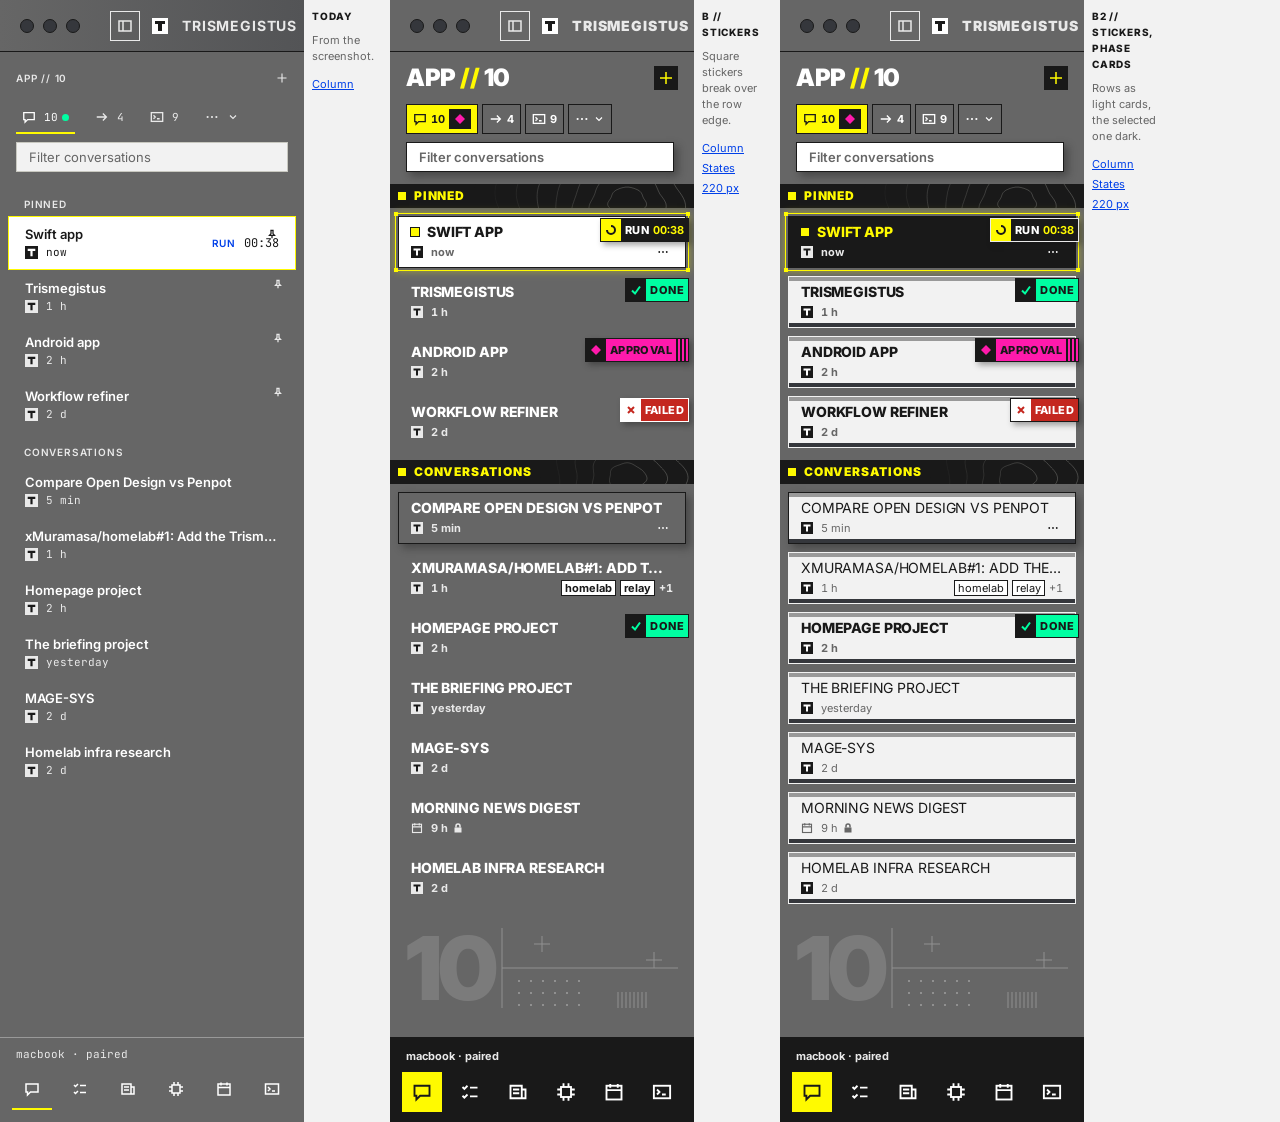
==== commit 20c7bb25: "Design: #66 drafts in the B2 style (Settings per event, the sound menu, menu bar glyph states, foote" ====
--- a/design/opendesign/12-sidebar-b2/index.html
+++ b/design/opendesign/12-sidebar-b2/index.html
@@ -281,6 +281,82 @@
 .cards .row:not(.is-sel):not([class*="st-"]) .t-monos { font-weight:400; }
 .cards .row.g-card .open, .cards .row.g-card .ttl { color:var(--yellow); }
 .cards .row.g-card .chip { border-color:var(--on-steel); }
+
+/* new screens: scoped to their own wrappers, the sidebar hashes don't use any of this */
+.screen { font-variant-numeric:tabular-nums; }
+
+/* settings window: 380x520 pt, calm paper, one card for the notification table */
+.win { position:relative; display:flex; flex-direction:column; width:380px; height:520px; overflow:hidden; background:var(--paper); color:var(--ink); }
+.win-head { flex:none; height:40px; padding:0 16px; display:flex; align-items:center; justify-content:space-between; border-bottom:1px solid var(--ink); }
+.win-head h1 { margin:0; font:900 18px/24px var(--ui); letter-spacing:-.01em; }
+.win-head p, .hint { margin:0; font:400 11px/16px var(--ui); color:var(--secondary); }
+.win-body { flex:1 1 0; min-height:0; overflow-y:auto; scrollbar-width:none; }
+.win-body::-webkit-scrollbar { display:none; }
+.win .sec { margin:0; }
+.group { display:grid; gap:4px; padding:8px 16px; }
+.status { display:flex; align-items:center; gap:8px; height:16px; }
+.status .host { font:400 12px/16px var(--ui); color:var(--secondary); }
+.dot { flex:none; width:7px; height:7px; border-radius:50%; background:var(--green); outline:1px solid var(--ink); }
+.dot.off { background:none; }
+.line { display:flex; align-items:center; gap:8px; min-height:24px; }
+.line > label, .line > .name { flex:none; width:96px; font:400 12px/16px var(--ui); }
+.line > .name.wide { width:auto; flex:1 1 0; }
+.line input { flex:1 1 0; min-width:0; height:24px; padding:0 8px; border:var(--edge); border-radius:0; background:var(--raised); color:var(--ink); font:400 12px/16px var(--ui); }
+.line input:focus-visible, .btn:focus-visible, .sw:focus-visible, .pop:focus-visible, .play:focus-visible { outline:1px solid var(--ink); outline-offset:1px; }
+.btn { flex:none; height:24px; padding:0 8px; border:var(--edge); border-radius:0; background:var(--raised); color:var(--ink); font:600 12px/16px var(--ui); cursor:pointer; }
+.btn:hover { background:var(--ink); color:#FFFFFF; }
+.btn.danger { border-color:var(--terminal-red); color:var(--terminal-red); }
+.btn.danger:hover { background:var(--terminal-red); color:#FFFFFF; }
+.btn:disabled { border-color:var(--muted); background:none; color:var(--secondary); cursor:default; }
+.sw { position:relative; display:block; flex:none; width:28px; height:16px; padding:0; border:var(--edge); border-radius:0; background:var(--raised); cursor:pointer; }
+.sw::after { content:""; position:absolute; top:1px; left:1px; width:12px; height:12px; background:var(--ink); transition:transform 150ms ease-out; }
+.sw[aria-checked="true"] { background:var(--ink); }
+.sw[aria-checked="true"]::after { background:var(--yellow); transform:translateX(12px); }
+@media (prefers-reduced-motion:reduce) { .sw::after { transition:none; } }
+.ntable { background:var(--raised); border:var(--edge); box-shadow:var(--block) var(--shade-ink); }
+.nrow { display:grid; grid-template-columns:minmax(0,1fr) 44px 104px 20px; gap:8px; align-items:center; height:28px; padding:0 8px; border-top:1px solid var(--rule); }
+.nrow.nhead { height:20px; border-top:0; background:var(--muted); color:var(--ink); }
+.nrow.nhead .t-label { font-weight:800; }
+.nrow .ev { font:400 13px/16px var(--ui); white-space:nowrap; }
+.ntable::after { content:""; display:block; height:4px; background:var(--dark-panel); }
+.pop { display:flex; align-items:center; justify-content:space-between; gap:4px; width:104px; height:20px; padding:0 4px 0 8px; border:var(--edge); border-radius:0; background:var(--raised); color:var(--ink); font:400 12px/16px var(--ui); cursor:pointer; --od-icon-size:12px; }
+.play { display:grid; place-items:center; width:20px; height:20px; padding:0; border:var(--edge); border-radius:0; background:var(--raised); color:var(--ink); cursor:pointer; --od-icon-size:12px; }
+.play:hover, .play.is-playing { background:var(--ink); color:var(--yellow); }
+.caps { display:grid; gap:0; margin-top:4px; }
+.win-keys { flex:none; height:24px; padding:0 16px; display:flex; align-items:center; gap:12px; border-top:1px solid var(--ink); }
+.win-keys span { display:flex; align-items:center; gap:4px; font:400 11px/16px var(--ui); color:var(--secondary); }
+.win-keys kbd { padding:0 4px; border:var(--edge); background:var(--raised); color:var(--ink); font:600 11px/14px var(--ui); }
+
+/* sound pop-up: the checked item opens over the button, like a native pop-up menu */
+.snd { position:absolute; z-index:5; width:168px; padding:4px; overflow-y:auto; scrollbar-width:none; background:var(--raised); border:var(--edge); box-shadow:var(--block) var(--shade-ink); }
+.snd::-webkit-scrollbar { display:none; }
+.snd button { display:flex; align-items:center; gap:4px; width:100%; height:20px; padding:0 8px 0 4px; border:0; background:none; color:var(--ink); font:400 13px/16px var(--ui); text-align:left; cursor:pointer; --od-icon-size:12px; }
+.snd button .tick { flex:none; width:12px; height:12px; display:block; }
+.snd button:hover, .snd button:focus-visible { background:var(--ink); color:#FFFFFF; outline:none; }
+.snd hr { border:0; border-top:1px solid var(--rule); margin:4px 0; }
+.snd .arrow { position:sticky; bottom:-4px; display:grid; place-items:center; height:12px; background:var(--raised); color:var(--ink); --od-icon-size:12px; }
+
+/* menu bar glyph sheet: 760x520, one row per state, template image so one colour only */
+.mb { --bar-light:#F6F6F6; --bar-dark:#1E1E1E; display:grid; grid-template-columns:164px 104px 194px 104px 194px; grid-template-rows:16px repeat(7,72px); width:760px; height:520px; overflow:hidden; background:var(--paper); color:var(--ink); }
+.mb .h { display:flex; align-items:center; padding:0 12px; color:var(--secondary); }
+.mb .lab { padding:0 12px; display:grid; align-content:center; }
+.mb .lab b { font:600 13px/16px var(--ui); }
+.mb .lab small { font:400 11px/16px var(--ui); color:var(--secondary); }
+.mb .c { display:grid; place-items:center; }
+.mb .l { background:var(--bar-light); color:var(--ink); }
+.mb .d { background:var(--bar-dark); color:#FFFFFF; }
+.mb svg { display:block; }
+.mb .x1 { width:22px; height:18px; }
+.mb .x4 { width:88px; height:72px; }
+
+/* footer sheet: B2's footer, with a square sticker on Chat */
+.footlab { width:304px; background:var(--paper); }
+.footlab .fcap { display:block; height:24px; padding:8px 12px 0; color:var(--ink); }
+.footlab .i { position:relative; }
+.nb .fbadge.chip { position:absolute; top:2px; right:2px; width:16px; height:16px; margin:0; padding:0; box-shadow:none; border-color:var(--on-steel); }
+.nb .i.on .fbadge.chip { border-color:var(--ink); }
+.nb .fbadge .chip-cell { width:100%; }
+.nb .fbadge .mark { --od-icon-size:10px; }
 
 .nb.strip h1 { font:900 24px/28px var(--ui); letter-spacing:-.02em; text-transform:uppercase; }
 .nb .key.white { border:var(--edge); }
@@ -538,18 +614,182 @@
 function parse() {
   const h = (location.hash || '').replace('#','') || 'all';
   const m = h.match(/^(b2|b)(-states|-narrow)?$/);
-  if (h === 'all' || h === 'today') return { view:h };
+  if (['all','today','settings','settings-menu','menubar','footer'].includes(h)) return { view:h };
   if (m) return { view: m[2] ? m[2].slice(1) : 'column', v:m[1] };
   return { view:'all' };
 }
+/* ---- settings window ---- */
+const SOUNDS = ['None','Default',null,'Basso','Blow','Bottle','Frog','Funk','Glass','Hero','Morse','Ping','Pop','Purr','Sosumi','Submarine','Tink'];
+const EVENTS = [['approval','Approval requests'],['finished','Run finished'],['failed','Run failed']];
+const S = { linked:true, confirm:false, login:true, relay:'https://hermes.lab.x-muramasa.dev', device:'macbook',
+  banner:{ approval:true, finished:true, failed:true }, sound:{ approval:'Default', finished:'Glass', failed:'Basso' } };
+ICON.play = svg(12,'<path d="M3 2l7 4-7 4z" fill="currentColor" stroke="none"/>');
+ICON.updown = svg(12,'<path d="M3.500 4.500L6 2l2.500 2.500M3.500 7.500L6 10l2.500-2.500"/>');
+ICON.tick = svg(12,'<path d="M2 6.500l3 3 5-7" stroke-width="2"/>');
+const sw = (key, on, label) => `<button class="sw" type="button" role="switch" aria-checked="${on}" aria-label="${label}" data-sw="${key}"></button>`;
+function unpairHTML() {
+  if (!S.linked) return `<div class="line"><button class="btn" type="button" disabled>Unpaired</button><span class="hint">the token was removed from this Mac</span></div>`;
+  if (S.confirm) return `<div class="line"><button class="btn danger" type="button" data-do="unpair">Remove token</button><button class="btn" type="button" data-do="cancel">Cancel</button></div>`;
+  return `<div class="line"><button class="btn danger" type="button" data-do="ask">Unpair</button><span class="hint">removes the token from this Mac</span></div>`;
+}
+function connectionHTML() {
+  return `<div class="status">${S.linked
+      ? '<span class="dot"></span><span class="t-label">Linked</span><span class="host">hermes.lab.x-muramasa.dev</span>'
+      : '<span class="dot off"></span><span class="t-label">Not linked</span>'}</div>
+    <div class="line"><label for="s-relay">Relay</label><input id="s-relay" data-field="relay" value="${esc(S.relay)}" spellcheck="false"></div>
+    <div class="line"><label for="s-device">Device name</label><input id="s-device" data-field="device" value="${esc(S.device)}" spellcheck="false"></div>
+    ${unpairHTML()}`;
+}
+function settingsHTML() {
+  const rows = EVENTS.map(([k, name]) => `<div class="nrow"><span class="ev">${name}</span>${sw('banner:' + k, S.banner[k], name + ' banner')}
+    <button class="pop" type="button" aria-haspopup="menu" aria-label="${name} sound" data-pop="${k}"><span>${S.sound[k]}</span>${ICON.updown}</button>
+    <button class="play" type="button" title="Play" aria-label="Play ${name} sound" data-play="${k}">${ICON.play}</button></div>`).join('');
+  return `<section class="win nb screen" aria-label="Settings">
+    <header class="win-head"><h1>SETTINGS</h1><p>trismegistus-mac dev</p></header>
+    <div class="win-body">
+      <div class="sec t-label"><span>Connection</span>${contour(0)}</div>
+      <div class="group" id="s-conn">${connectionHTML()}</div>
+      <div class="sec t-label"><span>General</span>${contour(1)}</div>
+      <div class="group">
+        <div class="line"><span class="name wide">Launch at login</span>${sw('login', S.login, 'Launch at login')}</div>
+        <div class="line"><button class="btn" type="button">Quit Trismegistus</button></div>
+      </div>
+      <div class="sec t-label"><span>Notifications</span>${contour(2)}</div>
+      <div class="group">
+        <div class="ntable"><div class="nrow nhead"><span></span><span class="t-label">Banner</span><span class="t-label">Sound</span><span></span></div>${rows}</div>
+        <div class="caps">
+          <p class="hint">Run banners show only while Trismegistus isn't on screen; sounds play unless you're looking at that chat.</p>
+          <p class="hint">Focus and System Settings › Notifications apply.</p>
+        </div>
+      </div>
+    </div>
+    <footer class="win-keys"><span><kbd>esc</kbd>close</span><span><kbd>⌘Q</kbd>quit</span></footer>
+  </section>`;
+}
+let snd = null;
+function closeSound(refocus = true) {
+  if (!snd) return;
+  const k = snd.k;
+  snd.el.remove();
+  snd = null;
+  const b = root.querySelector(`[data-pop="${k}"]`);
+  if (b && refocus) b.focus();
+}
+function openSound(k) {
+  closeSound(false);
+  const win = root.querySelector('.win'), btn = root.querySelector(`[data-pop="${k}"]`);
+  if (!win || !btn) return;
+  const el = document.createElement('div');
+  el.className = 'snd';
+  el.setAttribute('role', 'menu');
+  el.setAttribute('aria-label', 'Sound');
+  el.innerHTML = SOUNDS.map(n => n === null ? '<hr>' : `<button type="button" role="menuitemradio" aria-checked="${n === S.sound[k]}" data-snd="${n}"><span class="tick">${n === S.sound[k] ? ICON.tick : ''}</span><span>${n}</span></button>`).join('')
+    + `<div class="arrow" aria-hidden="true">${ICON.chev}</div>`;
+  win.appendChild(el);
+  const w = win.getBoundingClientRect(), b = btn.getBoundingClientRect();
+  const item = el.querySelector('[aria-checked="true"]') || el.querySelector('button');
+  const top = Math.max(4, b.top - w.top - item.offsetTop);
+  el.style.left = Math.max(4, Math.min(b.left - w.left - 21, 380 - 172)) + 'px';
+  el.style.top = top + 'px';
+  el.style.maxHeight = (520 - top) + 'px';
+  snd = { k, el };
+  item.focus();
+}
+function setSound(n) {
+  const k = snd.k;
+  S.sound[k] = n;
+  root.querySelector(`[data-pop="${k}"] span`).textContent = n;
+  closeSound();
+}
+document.addEventListener('click', e => {
+  if (!e.target.closest) return;
+  const pick = e.target.closest('[data-snd]');
+  if (pick) return setSound(pick.dataset.snd);
+  if (snd && e.target.closest('.snd')) return;
+  if (snd) closeSound(false);
+  const toggle = e.target.closest('[data-sw]');
+  if (toggle) {
+    const [a, b] = toggle.dataset.sw.split(':');
+    const on = b ? (S.banner[b] = !S.banner[b]) : (S.login = !S.login);
+    toggle.setAttribute('aria-checked', on);
+    return;
+  }
+  const pop = e.target.closest('[data-pop]');
+  if (pop) return openSound(pop.dataset.pop);
+  const play = e.target.closest('[data-play]');
+  if (play) { play.classList.add('is-playing'); setTimeout(() => play.classList.remove('is-playing'), 300); return; }
+  const act = e.target.closest('[data-do]');
+  if (act) {
+    if (act.dataset.do === 'ask') S.confirm = true;
+    if (act.dataset.do === 'cancel') S.confirm = false;
+    if (act.dataset.do === 'unpair') { S.linked = false; S.confirm = false; }
+    root.querySelector('#s-conn').innerHTML = connectionHTML();
+    const next = root.querySelector('#s-conn .btn:not(:disabled)') || root.querySelector('#s-relay');
+    if (next) next.focus();
+  }
+});
+document.addEventListener('keydown', e => {
+  if (!snd) return;
+  const items = [...snd.el.querySelectorAll('button')], i = items.indexOf(document.activeElement);
+  if (e.key === 'Escape') { e.preventDefault(); closeSound(); }
+  if (e.key === 'Tab') closeSound(false);
+  if (e.key === 'ArrowDown') { e.preventDefault(); items[(i + 1) % items.length].focus(); }
+  if (e.key === 'ArrowUp') { e.preventDefault(); items[(i - 1 + items.length) % items.length].focus(); }
+});
+document.addEventListener('input', e => {
+  if (e.target.dataset && e.target.dataset.field) S[e.target.dataset.field] = e.target.value;
+});
+
+/* ---- menu bar glyph: measured from MenuBarGlyph.png, 22x18 pt, the mark at (2,2) ---- */
+const MARK_SOLID = '<path fill-rule="evenodd" transform="translate(2 2)" d="M0 0H9.500L14 4.500V14H0ZM3 3h7v2H7.500v6h-2V5H3Z"/>';
+const MARK_LINE = '<g transform="translate(2 2)"><path d="M.25 .25H9.500L13.750 4.500V13.750H.25Z" fill="none" stroke="currentColor" stroke-width="1.500"/><path d="M3.500 3h7v2H8v5.500H6V5H3.500Z"/></g>';
+const GLYPH = {
+  disconnected: MARK_LINE,
+  idle: MARK_SOLID,
+  running: MARK_SOLID + '<path d="M18 10h1.500v6H18ZM20.500 5H22v11h-1.500Z"/>',
+  approval: MARK_SOLID + '<circle cx="19" cy="3.250" r="2.500"/>',
+  failed: MARK_SOLID + '<path d="M17 1.250l4 4M21 1.250l-4 4" fill="none" stroke="currentColor" stroke-width="1.500"/>',
+  done: MARK_SOLID + '<path d="M16.600 3.400l1.700 1.800 3.100-3.800" fill="none" stroke="currentColor" stroke-width="1.500"/>',
+  agents: MARK_SOLID + '<circle cx="20" cy="16" r="1.600"/>',
+};
+const glyphSVG = (k, cls, name) => `<svg class="${cls}" viewBox="0 0 22 18" fill="currentColor" role="img" aria-label="${name}">${GLYPH[k]}</svg>`;
+function menubarHTML() {
+  const rows = [['disconnected','Disconnected','1st, beats everything'],['idle','Idle','When nothing else applies'],['running','Running','3rd'],['approval','Approval','2nd'],['failed','Failed, unseen','4th'],['done','Done, unseen','5th'],['agents','Idle + background agents','Dot adds to idle']];
+  const cells = rows.map(([k, name, note]) => `<div class="lab"><b>${name}</b><small>${note}</small></div>
+    <div class="c l">${glyphSVG(k,'x1',name)}</div><div class="c l">${glyphSVG(k,'x4',name)}</div>
+    <div class="c d">${glyphSVG(k,'x1',name)}</div><div class="c d">${glyphSVG(k,'x4',name)}</div>`).join('');
+  return `<section class="mb screen" aria-label="Menu bar glyph states">
+    <span class="h t-label">State</span><span class="h t-label">Light 1x</span><span class="h t-label">Light 4x</span><span class="h t-label">Dark 1x</span><span class="h t-label">Dark 4x</span>
+    ${cells}</section>`;
+}
+
+/* ---- footer sheet ---- */
+function footerHTML(state, selected) {
+  const ic = ['chat','list','news','chip','cal','term'];
+  const badge = state ? `<span class="fbadge chip chip-${state} flooded st-${state}"><span class="chip-cell">${mark(state)}</span></span>` : '';
+  return `<div class="foot"><div class="who t-monos">macbook · paired</div>
+    <div class="icons">${ic.map((k, i) => `<span class="i ${i === selected ? 'on' : ''}">${ICON[k]}${i === 0 ? badge : ''}</span>`).join('')}</div></div>`;
+}
+function footerSheetHTML() {
+  const list = [['No badge',null,0],['Approval','approval',0],['Running','running',0],['Failed','failed',0],['Done','done',0],['Done, GitHub selected','done',1]];
+  return `<section class="footlab nb screen" aria-label="Footer states">${list.map(([cap, st, sel]) => `<span class="fcap t-label">${cap}</span>${footerHTML(st, sel)}`).join('')}</section>`;
+}
+
 function render() {
   closeMenu(false);
+  closeSound(false);
   const r = parse();
   root.dataset.view = r.view;
   if (r.view === 'today') root.innerHTML = todayHTML();
   else if (r.view === 'column') root.innerHTML = columnHTML(r.v, false);
   else if (r.view === 'narrow') root.innerHTML = columnHTML(r.v, true);
   else if (r.view === 'states') root.innerHTML = stripHTML(r.v);
+  else if (r.view === 'settings' || r.view === 'settings-menu') {
+    root.innerHTML = settingsHTML();
+    if (r.view === 'settings-menu') openSound('finished');
+  }
+  else if (r.view === 'menubar') root.innerHTML = menubarHTML();
+  else if (r.view === 'footer') root.innerHTML = footerSheetHTML();
   else {
     const gut = (k, name, line) => `<nav class="gutter" aria-label="${name}"><strong class="t-label">${name}</strong>
       ${line ? `<p class="t-caption">${line}</p>` : ''}
